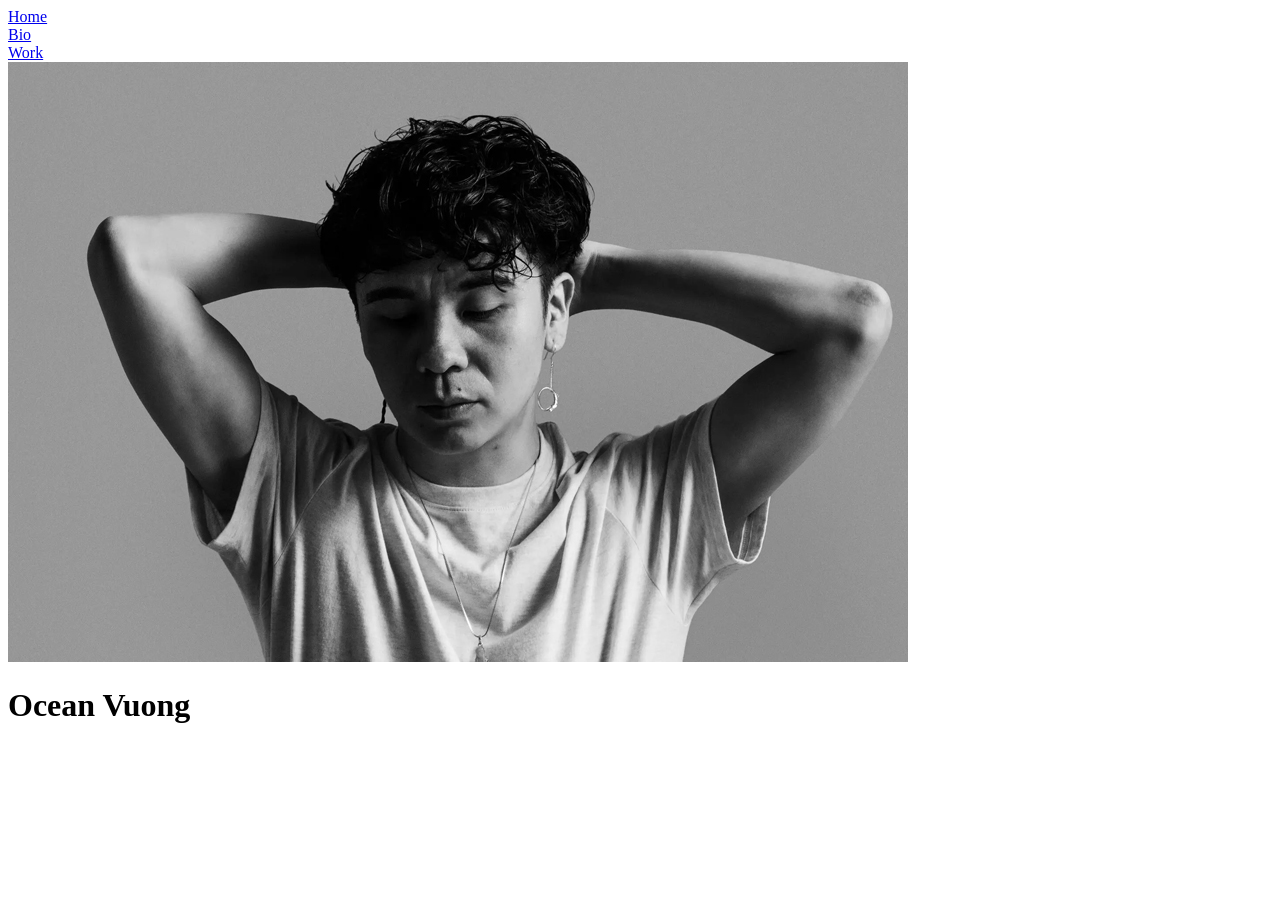
==== assessments/Assessement_03/index.html @ 43a52c8d "Assessment 03" ====
<!doctype html>
<html lang="en">
  <head>
    <meta charset="UTF-8" />
    <meta name="viewport" content="width=device-width, initial-scale=1.0" />
    <title>Ocean Young</title>

    <!-- Meta Description for SEO-->
    <meta
      name="Description"
      content="Explore the work of Ocean Vuong, award winning poet and novelist, author of 'on Earth We're Briefly Gorgeous' and 'Time Is a Mother', explore love, loss, and identity with profound beauty"
    />

    <!--Open Graph for Social Sharing-->
    <meta property="og:title" content="Ocean Vuong" />
    <meta
      property="og:Description"
      content="Explore the work of Ocean Vuong, award winning poet and novelist, author of 'on Earth We're Briefly Gorgeous' and 'Time Is a Mother', explore love, loss, and identity with profound beauty"
    />

    <!--Author and Copyright-->
    <meta name="author" content="Your Name" />
    <meta name="Copyright" content="Your name, student project, 2026" />

    <!-- External Stylesheet-->
    <link rel="Stylesheet" href="styles.css" />
  </head>
  <body>
    <!--Navigation-->
    <nav>
      <a href="index.html">Home</a><br />
      <a href="bio.html">Bio</a><br />
      <a href="work.html">Work</a>
    </nav>

    <!-- Main Wrapper-->
    <div id="wrapper">
        <header>
            <img src="assets/Home.jpg" alt="Portrait of Ocean Vuong">
            <h1>Ocean Vuong</h1>

        </header>
    </div>
  </body>
</html>
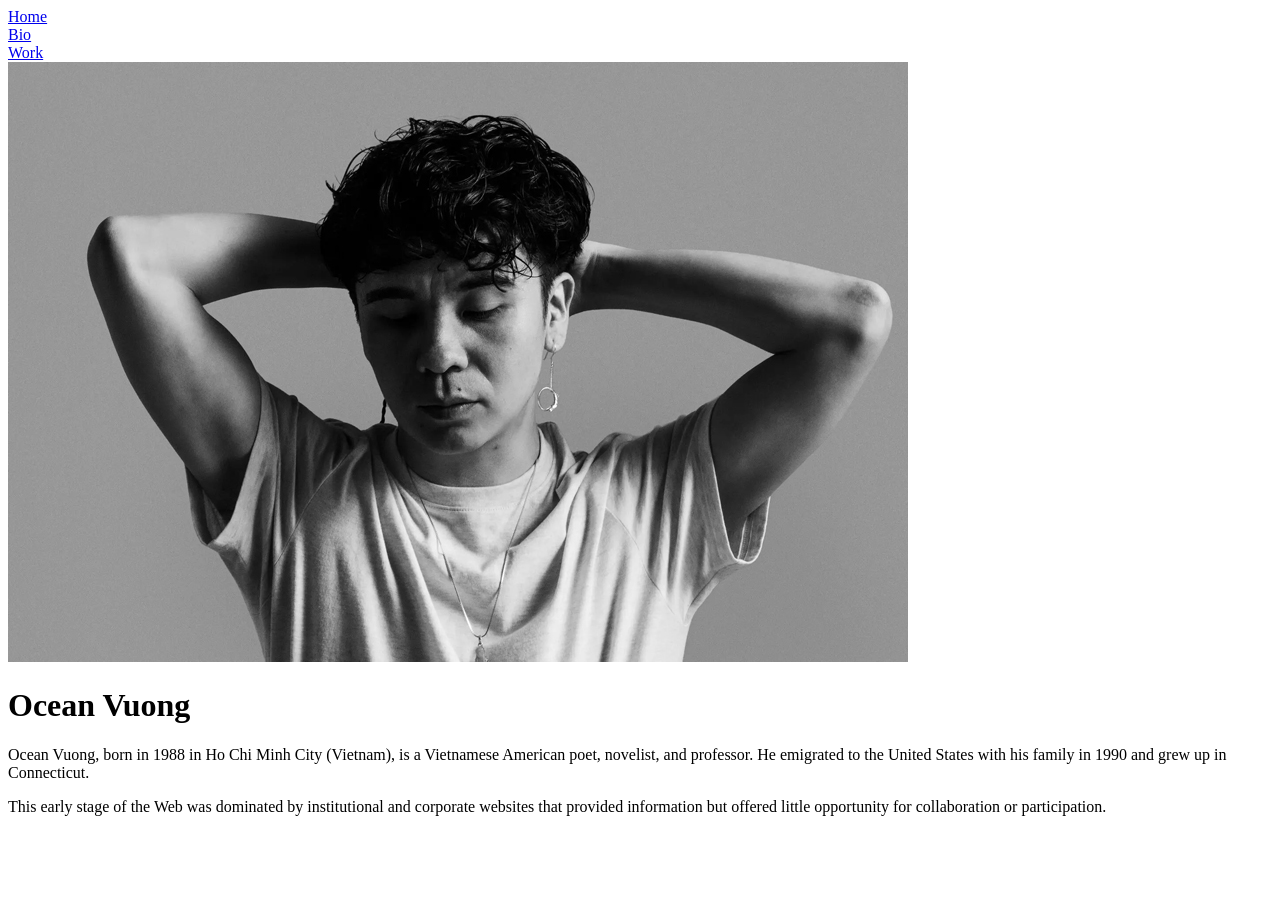
==== commit caeea698: "Web page update" ====
--- a/assessments/Assessement_03/index.html
+++ b/assessments/Assessement_03/index.html
@@ -35,11 +35,27 @@
 
     <!-- Main Wrapper-->
     <div id="wrapper">
-        <header>
-            <img src="assets/Home.jpg" alt="Portrait of Ocean Vuong">
-            <h1>Ocean Vuong</h1>
+      <header>
+        <img src="assets/Home.jpg" alt="Portrait of Ocean Vuong" />
+        <h1>Ocean Vuong</h1>
+      </header>
 
-        </header>
+      <!--Main Content-->
+      <main>
+        <article>
+          <p>
+            Ocean Vuong, born in 1988 in Ho Chi Minh City (Vietnam), is a
+            Vietnamese American poet, novelist, and professor. He emigrated to
+            the United States with his family in 1990 and grew up in
+            Connecticut.
+          </p>
+          <p>
+            This early stage of the Web was dominated by institutional and
+            corporate websites that provided information but offered little
+            opportunity for collaboration or participation.
+          </p>
+        </article>
+      </main>
     </div>
   </body>
 </html>
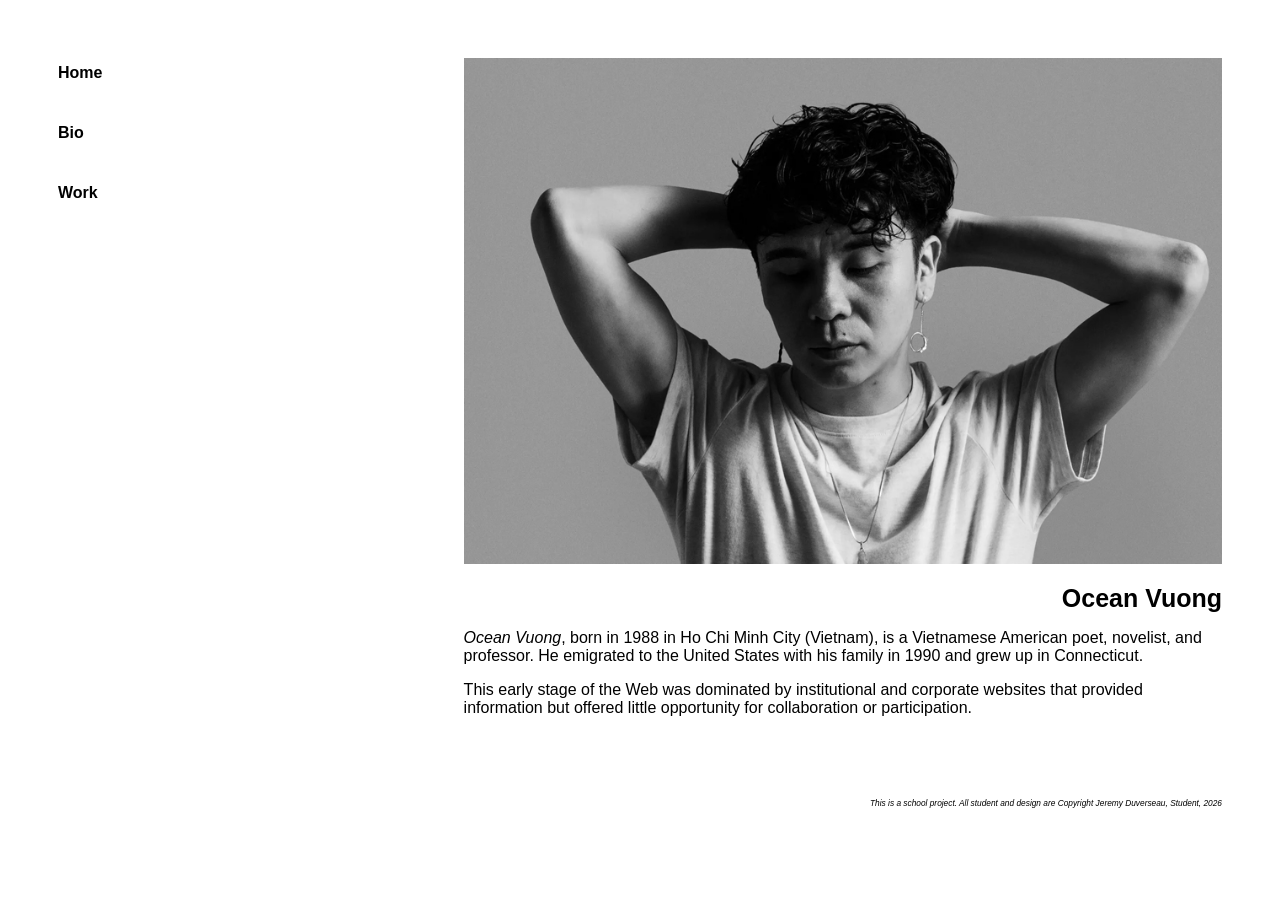
==== commit 72dfa1c9: "Assessment 03" ====
--- a/assessments/Assessement_03/index.html
+++ b/assessments/Assessement_03/index.html
@@ -44,7 +44,7 @@
       <main>
         <article>
           <p>
-            Ocean Vuong, born in 1988 in Ho Chi Minh City (Vietnam), is a
+            <em>Ocean Vuong</em>, born in 1988 in Ho Chi Minh City (Vietnam), is a
             Vietnamese American poet, novelist, and professor. He emigrated to
             the United States with his family in 1990 and grew up in
             Connecticut.
@@ -56,6 +56,16 @@
           </p>
         </article>
       </main>
+
+      <!--Footer-->
+      <footer>
+        <small>
+          <em
+            >This is a school project. All student and design are Copyright
+            Jeremy Duverseau, Student, 2026</em
+          >
+        </small>
+      </footer>
     </div>
   </body>
 </html>
--- a/assessments/Assessement_03/styles.css
+++ b/assessments/Assessement_03/styles.css
@@ -0,0 +1,114 @@
+body {
+    font-family: Arial, Helvetica, sans-serif;
+}
+/*
+a {
+    color: black;
+    text-decoration: none;
+    display: inline-block;
+    margin-bottom: 10px;
+    font-weight: bold;
+}
+    */
+
+nav {
+    margin-left: 50px;
+    margin-top: 50px;
+    position: fixed;
+    line-height: 30px;
+    width: 15%;
+    float: left;
+}
+
+nav a {
+    text-decoration: none;
+    color: black;
+    font-weight: bold;
+    display: block;
+}
+
+nav a:hover {
+    color: darkgrey;
+}
+
+#wrapper {
+    margin-top: 50px;
+    width: 60%;
+    float: right;
+    margin-right: 50px;
+}
+
+header h1 {
+    text-align: right;
+    font-size: 25px;
+    margin-bottom: 5px;
+}
+
+header h2 {
+    color: darkgrey;
+    text-align: right;
+    margin-top: 0;
+}
+
+main h3 {
+    margin-top: 0px;
+    margin-bottom: 10px;
+    text-align: left;
+    font-size: 20px;
+    color: darkgray;
+}
+
+header img {
+    width: 100%;
+}
+
+section {
+    margin-bottom: 30px;
+    text-align: justify;
+}
+
+.books {
+    display: grid;
+    grid-template-columns: auto auto auto;
+    max-width: 100%;
+    gap: 16px;
+}
+
+.books img {
+    display: block;
+    width: 100%;
+    height: auto;
+    min-width: 100%;
+}
+
+.books > div {
+    text-align: center;
+    padding: 10px;
+}
+
+.books figure {
+    margin: 0;
+}
+
+article figure figcaption {
+    margin-top: 5px;
+    font-size: 12px;
+}
+
+article h3 {
+    margin-bottom: 10px;
+    color: darkgrey;
+}
+
+article p:last-child {
+    margin-bottom: 80px;
+}
+
+footer {
+    margin-top: 20px;
+    min-height: 30px;
+    font-size: 10px;
+    font-weight: lighter;
+    text-align: right;
+    font-style: italic;
+}
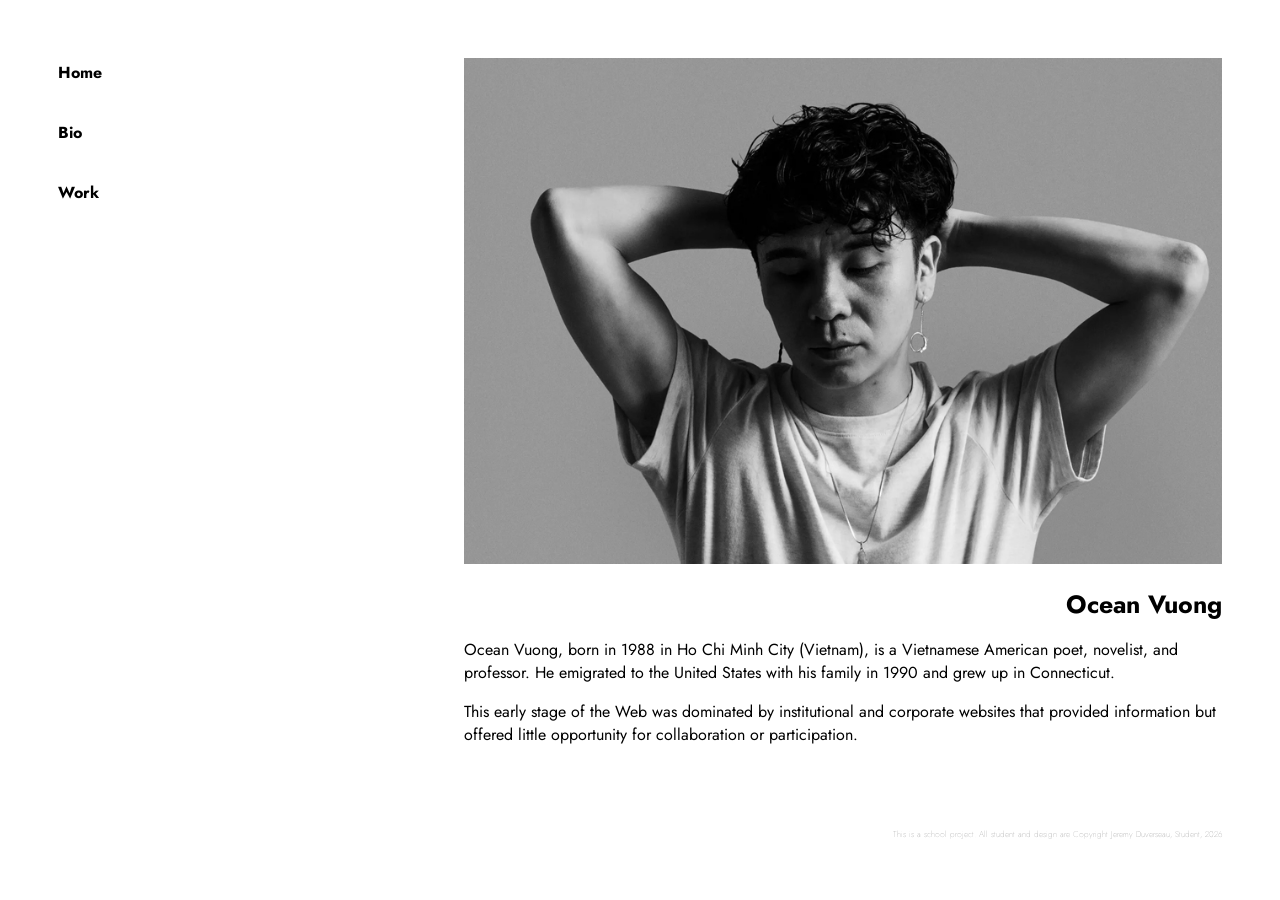
==== commit c97dd353: "Assessment 3 and 4 Updated the code" ====
--- a/assessments/Assessement_03/index.html
+++ b/assessments/Assessement_03/index.html
@@ -23,8 +23,17 @@
     <meta name="Copyright" content="Your name, student project, 2026" />
 
     <!-- External Stylesheet-->
-    <link rel="Stylesheet" href="styles.css" />
+    <link rel="stylesheet" href="styles.css" />
+
+    <!--Font importation-->
+    <link rel="preconnect" href="https://fonts.googleapis.com" />
+    <link rel="preconnect" href="https://fonts.gstatic.com" crossorigin />
+    <link
+      href="https://fonts.googleapis.com/css2?family=Jost:ital,wght@0,100..900;1,100..900&display=swap"
+      rel="stylesheet"
+    />
   </head>
+
   <body>
     <!--Navigation-->
     <nav>
@@ -44,8 +53,8 @@
       <main>
         <article>
           <p>
-            <em>Ocean Vuong</em>, born in 1988 in Ho Chi Minh City (Vietnam), is a
-            Vietnamese American poet, novelist, and professor. He emigrated to
+            <em>Ocean Vuong</em>, born in 1988 in Ho Chi Minh City (Vietnam), is
+            a Vietnamese American poet, novelist, and professor. He emigrated to
             the United States with his family in 1990 and grew up in
             Connecticut.
           </p>
--- a/assessments/Assessement_03/styles.css
+++ b/assessments/Assessement_03/styles.css
@@ -1,6 +1,16 @@
+@import url('https://fonts.googleapis.com/css2?family=Jost:ital,wght@0,100..900;1,100..900&display=swap');
+
+* {
+    font-family: "Jost", sans-serif;
+    font-style: normal;
+    font-optical-sizing: auto;
+}
+
+/*
 body {
-    font-family: Arial, Helvetica, sans-serif;
-}
+  font-family: Arial, Helvetica, sans-serif;
+}*/
+
 /*
 a {
     color: black;
@@ -25,11 +35,20 @@
     color: black;
     font-weight: bold;
     display: block;
+    position: relative;
+    overflow: hidden;
+    transition: all 0.4s;
 }
 
 nav a:hover {
-    color: darkgrey;
+    letter-spacing: 4px;
 }
+
+/*
+nav a:hover {
+  color: darkgrey;
+}
+*/
 
 #wrapper {
     margin-top: 50px;
@@ -59,8 +78,11 @@
 }
 
 header img {
+    position: relative;
     width: 100%;
+    filter: grayscale('100%');
 }
+
 
 section {
     margin-bottom: 30px;
@@ -81,7 +103,7 @@
     min-width: 100%;
 }
 
-.books > div {
+.books>div {
     text-align: center;
     padding: 10px;
 }
@@ -93,6 +115,8 @@
 article figure figcaption {
     margin-top: 5px;
     font-size: 12px;
+    bottom: 0;
+    position: relative;
 }
 
 article h3 {
@@ -111,4 +135,60 @@
     font-weight: lighter;
     text-align: right;
     font-style: italic;
+}
+
+
+
+@media (max-width: 480px) {
+    nav {
+        margin: 0 auto;
+        width: 100%;
+        margin-bottom: 20px;
+        box-sizing: border-box;
+        padding: 20px 0;
+        line-height: auto;
+        position: relative;
+        display: flex;
+        justify-content: space-around;
+        align-items: center;
+        flex-wrap: wrap;
+        background: #000;
+        z-index: 1000;
+        color: white;
+        float: none;
+    }
+
+    nav a {
+        color: white;
+    }
+
+    #wrapper {
+        margin-top: 500px;
+        position: relative;
+        width: 90%;
+        margin: 0 auto;
+        float: none;
+        line-height: 150%;
+    }
+
+    main {
+        text-align: justify;
+    }
+
+
+
+    .books {
+        grid-template-columns: auto auto;
+        gap: 16px;
+    }
+
+    .books figcaption {
+        font-size: smaller;
+    }
+
+    /*
+    nav a:hover {
+        letter-spacing: none;
+    }
+    */
 }
